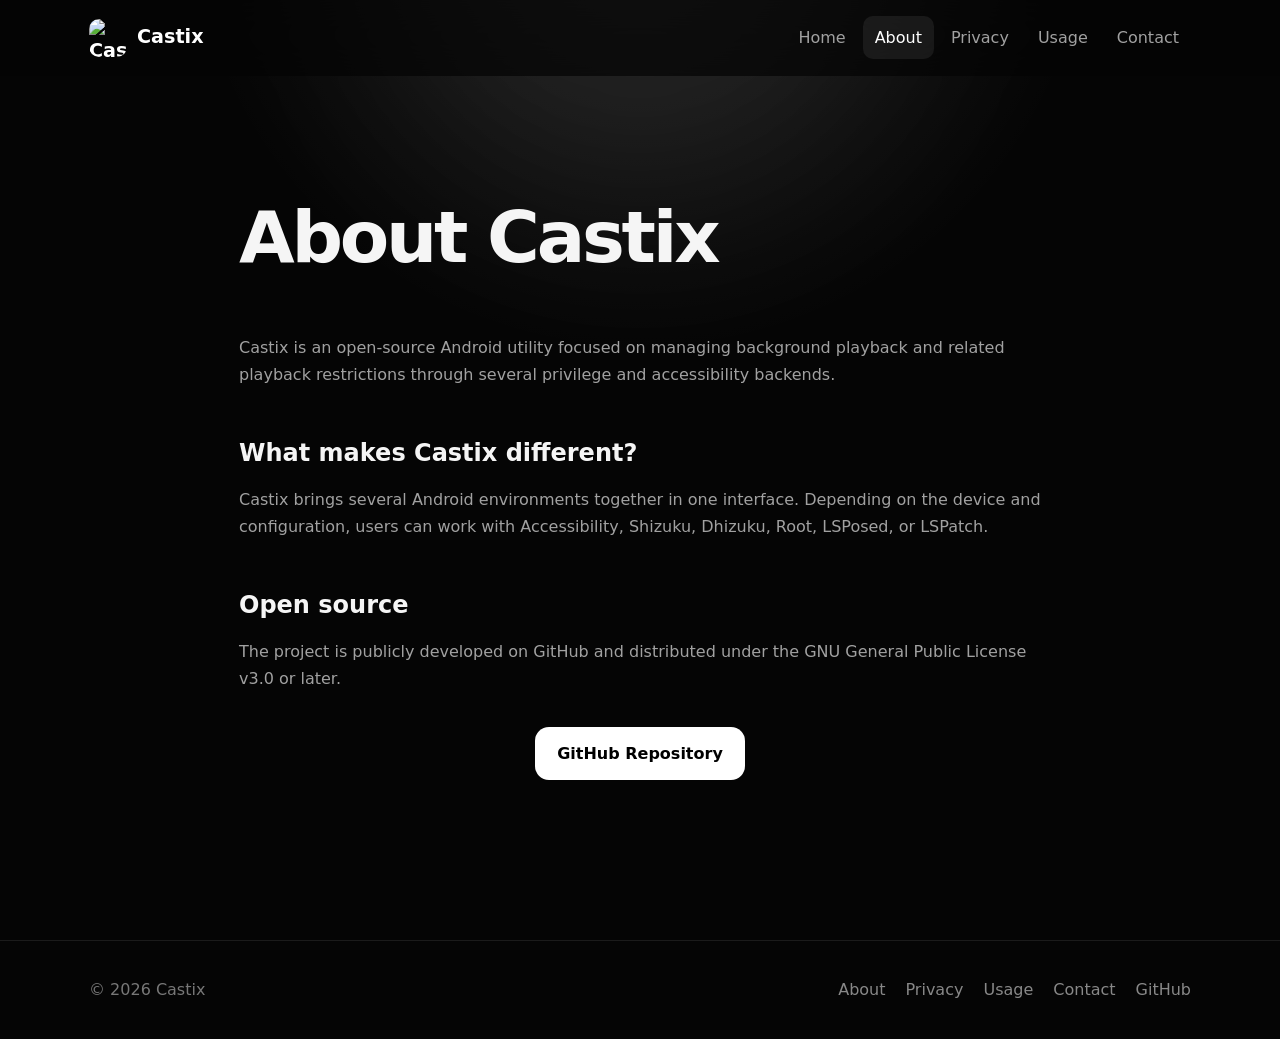
==== about.html @ fc7d92a8 "Add files via upload" ====
<!doctype html><html lang="en"><head><meta charset="utf-8"><meta name="viewport" content="width=device-width,initial-scale=1"><meta name="description" content="Castix — Background playback utility for Android."><title>About — Castix</title><link rel="icon" href="https://raw.githubusercontent.com/elhizazi1/Castix/refs/heads/main/fastlane/metadata/android/en-US/images/icon.png"><link rel="stylesheet" href="style.css"></head><body><header class="navbar"><div class="nav-container"><a class="logo" href="index.html"><img src="https://raw.githubusercontent.com/elhizazi1/Castix/refs/heads/main/fastlane/metadata/android/en-US/images/icon.png" alt="Castix">Castix</a><nav><ul class="nav-links"><li><a class="" href="index.html">Home</a></li><li><a class="active" href="about.html">About</a></li><li><a class="" href="privacy.html">Privacy</a></li><li><a class="" href="usage.html">Usage</a></li><li><a class="" href="contact.html">Contact</a></li></ul></nav></div></header><main><section class="page"><h1 class="reveal">About Castix</h1><p class="reveal">Castix is an open-source Android utility focused on managing background playback and related playback restrictions through several privilege and accessibility backends.</p><h2 class="reveal">What makes Castix different?</h2><p class="reveal">Castix brings several Android environments together in one interface. Depending on the device and configuration, users can work with Accessibility, Shizuku, Dhizuku, Root, LSPosed, or LSPatch.</p><h2 class="reveal">Open source</h2><p class="reveal">The project is publicly developed on GitHub and distributed under the GNU General Public License v3.0 or later.</p><div class="buttons reveal"><a class="btn btn-primary" href="https://github.com/elhizazi1/Castix">GitHub Repository</a></div></section></main><footer><div class="footer-container"><p>© 2026 Castix</p><div class="footer-links"><a href="about.html">About</a><a href="privacy.html">Privacy</a><a href="usage.html">Usage</a><a href="contact.html">Contact</a><a href="https://github.com/elhizazi1/Castix">GitHub</a></div></div></footer><script src="script.js"></script></body></html>
---- style.css ----
*{box-sizing:border-box;margin:0;padding:0}html{scroll-behavior:smooth}body{min-height:100vh;background:radial-gradient(circle at 50% -10%,rgba(255,255,255,.1),transparent 35%),#050505;color:#f5f5f5;font-family:Inter,system-ui,-apple-system,BlinkMacSystemFont,"Segoe UI",sans-serif;line-height:1.7;overflow-x:hidden}body:before{content:"";position:fixed;width:520px;height:520px;left:50%;top:-330px;transform:translateX(-50%);border-radius:50%;background:rgba(255,255,255,.07);filter:blur(120px);pointer-events:none;z-index:-1}a{color:inherit}.navbar{position:sticky;top:0;z-index:1000;background:rgba(5,5,5,.72);backdrop-filter:blur(18px);-webkit-backdrop-filter:blur(18px);border-bottom:1px solid transparent;transition:.3s}.navbar.scrolled{background:rgba(5,5,5,.92);border-color:rgba(255,255,255,.09)}.nav-container{max-width:1150px;margin:auto;padding:16px 24px;display:flex;align-items:center;justify-content:space-between;gap:20px}.logo{display:flex;align-items:center;gap:10px;color:#fff;text-decoration:none;font-weight:800;font-size:1.2rem}.logo img{width:38px;height:38px;border-radius:10px;object-fit:cover}.nav-links{display:flex;gap:5px;list-style:none}.nav-links a{display:block;color:#a1a1a1;text-decoration:none;padding:8px 12px;border-radius:10px;transition:.25s}.nav-links a:hover,.nav-links a.active{color:#fff;background:rgba(255,255,255,.07)}.hero{max-width:1150px;min-height:82vh;margin:auto;padding:100px 24px;display:flex;flex-direction:column;align-items:center;justify-content:center;text-align:center}.hero-icon{width:100px;height:100px;border-radius:25px;object-fit:cover;margin-bottom:30px;box-shadow:0 20px 60px rgba(0,0,0,.55),0 0 60px rgba(255,255,255,.07);animation:float 5s ease-in-out infinite}.hero h1{font-size:clamp(3.5rem,9vw,7rem);line-height:.95;letter-spacing:-.06em;margin-bottom:25px;background:linear-gradient(180deg,#fff,#888);-webkit-background-clip:text;background-clip:text;color:transparent}.hero p{max-width:700px;color:#a1a1a1;font-size:1.15rem}.buttons{display:flex;flex-wrap:wrap;justify-content:center;gap:14px;margin-top:35px}.btn{display:inline-flex;align-items:center;justify-content:center;padding:13px 22px;border-radius:14px;text-decoration:none;font-weight:750;transition:.25s}.btn:hover{transform:translateY(-4px)}.btn-primary{color:#000;background:#fff}.btn-primary:hover{box-shadow:0 15px 40px rgba(255,255,255,.13)}.btn-secondary{color:#fff;background:rgba(255,255,255,.045);border:1px solid rgba(255,255,255,.09)}.btn-secondary:hover{background:rgba(255,255,255,.075)}.section{max-width:1150px;margin:auto;padding:100px 24px}.section-header{margin-bottom:45px}.section-header h2,.page h1{letter-spacing:-.045em}.section-header h2{font-size:clamp(2rem,5vw,3rem)}.section-header p{color:#a1a1a1;margin-top:10px}.grid{display:grid;grid-template-columns:repeat(3,1fr);gap:18px}.card{padding:28px;border-radius:22px;background:rgba(255,255,255,.045);border:1px solid rgba(255,255,255,.09);transition:.35s}.card:hover{transform:translateY(-8px);background:rgba(255,255,255,.075);border-color:rgba(255,255,255,.17)}.card-icon{font-size:1.8rem;margin-bottom:18px}.card h3{margin-bottom:8px}.card p{color:#a1a1a1}.screenshots{display:flex;gap:25px;overflow-x:auto;padding:20px 5px 35px;scrollbar-width:none}.screenshots::-webkit-scrollbar{display:none}.screenshot{width:240px;flex-shrink:0;border-radius:24px;border:1px solid rgba(255,255,255,.09);box-shadow:0 20px 50px rgba(0,0,0,.4);transition:.4s}.screenshot:hover{transform:translateY(-12px) scale(1.025)}.page{max-width:850px;min-height:70vh;margin:auto;padding:100px 24px}.page h1{font-size:clamp(2.5rem,7vw,4.5rem);margin-bottom:35px}.page h2{margin-top:45px;margin-bottom:12px}.page p,.page li{color:#a1a1a1}.page ul{padding-left:22px}.info-grid{display:grid;grid-template-columns:repeat(2,1fr);gap:16px;margin-top:30px}.info-card,.contact-box{padding:24px;border-radius:20px;background:rgba(255,255,255,.045);border:1px solid rgba(255,255,255,.09)}.info-card span{color:#a1a1a1}.contact-box{margin-top:20px}.contact-box a{color:#fff;text-decoration:none}.contact-box a:hover{text-decoration:underline}footer{border-top:1px solid rgba(255,255,255,.09);margin-top:60px}.footer-container{max-width:1150px;margin:auto;padding:35px 24px;display:flex;justify-content:space-between;gap:20px;flex-wrap:wrap}footer p{color:#777}.footer-links{display:flex;gap:20px;flex-wrap:wrap}.footer-links a{color:#888;text-decoration:none}.footer-links a:hover{color:#fff}.reveal{opacity:0;transform:translateY(30px);transition:opacity .8s ease,transform .8s cubic-bezier(.2,.8,.2,1)}.reveal.visible{opacity:1;transform:translateY(0)}@keyframes float{0%,100%{transform:translateY(0)}50%{transform:translateY(-12px)}}@media(max-width:800px){.nav-links{display:none}.hero{min-height:75vh;padding-top:70px}.grid,.info-grid{grid-template-columns:1fr}.section,.page{padding:70px 20px}.hero-icon{width:82px;height:82px}}@media(prefers-reduced-motion:reduce){html{scroll-behavior:auto}*,*::before,*::after{animation-duration:.01ms!important;animation-iteration-count:1!important;transition-duration:.01ms!important}}
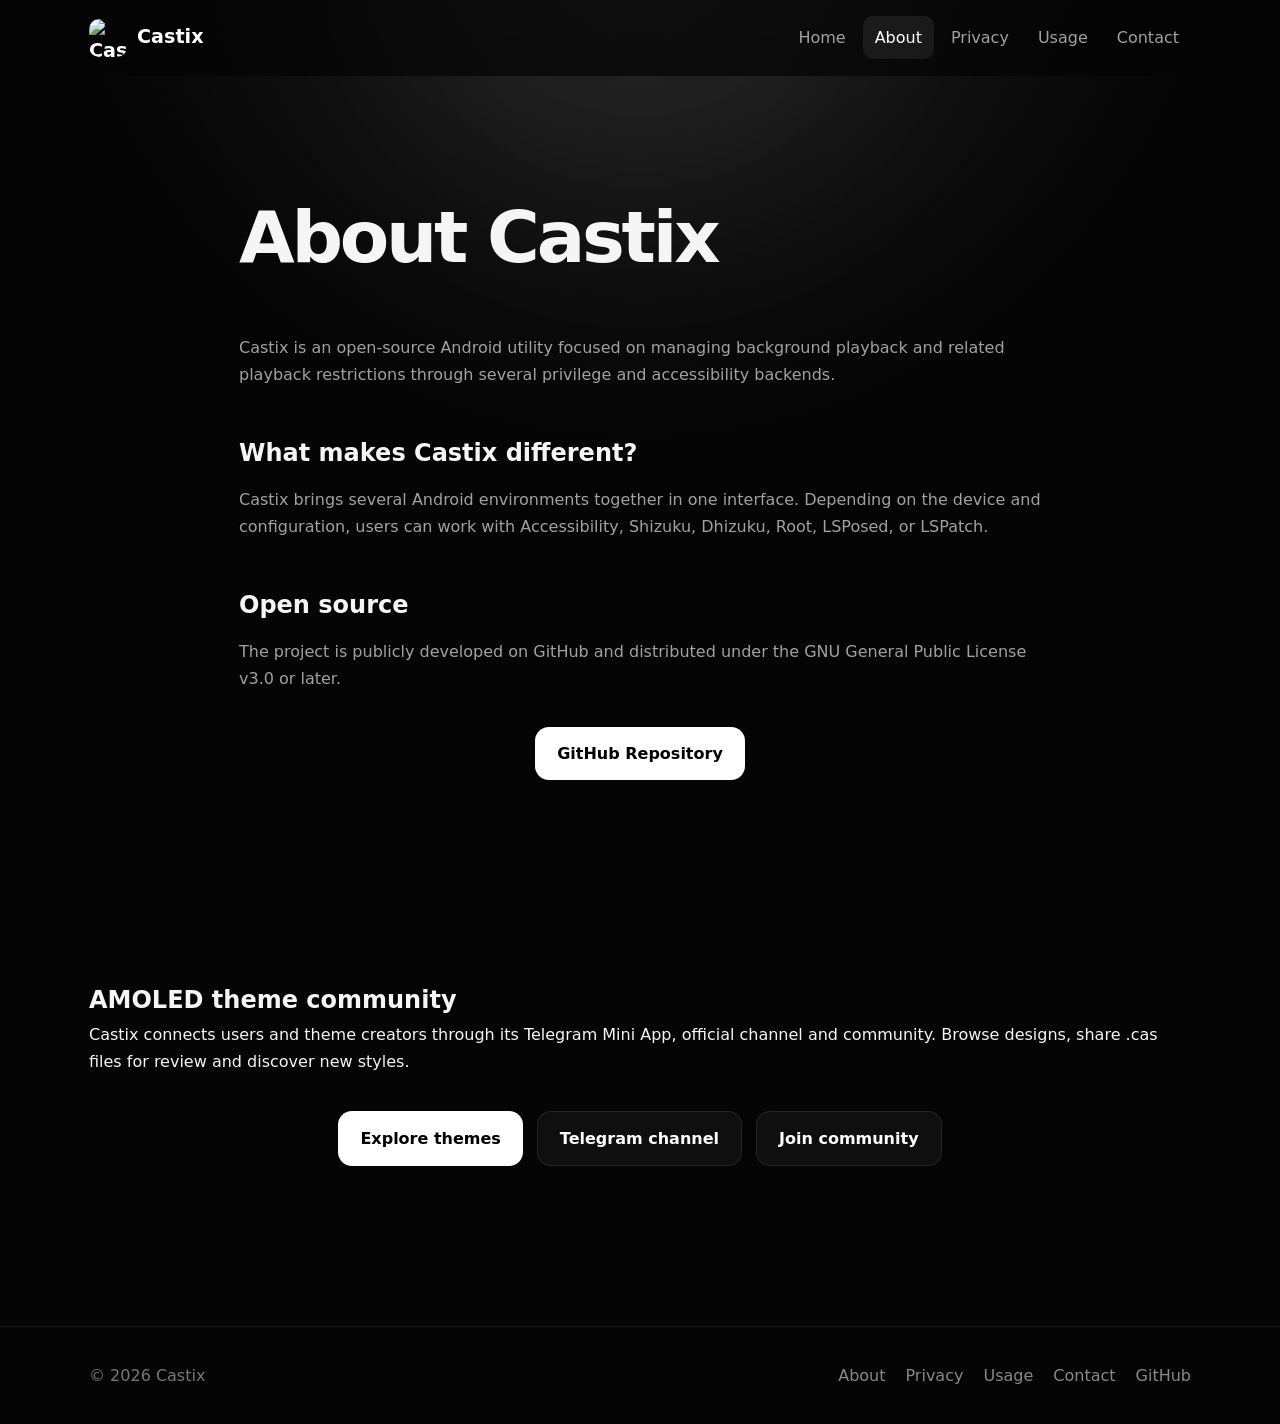
==== commit d8fc8b84: "updat md" ====
--- a/about.html
+++ b/about.html
@@ -1 +1 @@
-<!doctype html><html lang="en"><head><meta charset="utf-8"><meta name="viewport" content="width=device-width,initial-scale=1"><meta name="description" content="Castix — Background playback utility for Android."><title>About — Castix</title><link rel="icon" href="https://raw.githubusercontent.com/elhizazi1/Castix/refs/heads/main/fastlane/metadata/android/en-US/images/icon.png"><link rel="stylesheet" href="style.css"></head><body><header class="navbar"><div class="nav-container"><a class="logo" href="index.html"><img src="https://raw.githubusercontent.com/elhizazi1/Castix/refs/heads/main/fastlane/metadata/android/en-US/images/icon.png" alt="Castix">Castix</a><nav><ul class="nav-links"><li><a class="" href="index.html">Home</a></li><li><a class="active" href="about.html">About</a></li><li><a class="" href="privacy.html">Privacy</a></li><li><a class="" href="usage.html">Usage</a></li><li><a class="" href="contact.html">Contact</a></li></ul></nav></div></header><main><section class="page"><h1 class="reveal">About Castix</h1><p class="reveal">Castix is an open-source Android utility focused on managing background playback and related playback restrictions through several privilege and accessibility backends.</p><h2 class="reveal">What makes Castix different?</h2><p class="reveal">Castix brings several Android environments together in one interface. Depending on the device and configuration, users can work with Accessibility, Shizuku, Dhizuku, Root, LSPosed, or LSPatch.</p><h2 class="reveal">Open source</h2><p class="reveal">The project is publicly developed on GitHub and distributed under the GNU General Public License v3.0 or later.</p><div class="buttons reveal"><a class="btn btn-primary" href="https://github.com/elhizazi1/Castix">GitHub Repository</a></div></section></main><footer><div class="footer-container"><p>© 2026 Castix</p><div class="footer-links"><a href="about.html">About</a><a href="privacy.html">Privacy</a><a href="usage.html">Usage</a><a href="contact.html">Contact</a><a href="https://github.com/elhizazi1/Castix">GitHub</a></div></div></footer><script src="script.js"></script></body></html>+<!doctype html><html lang="en"><head><meta charset="utf-8"><meta name="viewport" content="width=device-width,initial-scale=1"><meta name="description" content="Castix — Background playback utility for Android."><title>About — Castix</title><link rel="icon" href="https://raw.githubusercontent.com/elhizazi1/Castix/refs/heads/main/fastlane/metadata/android/en-US/images/icon.png"><link rel="stylesheet" href="style.css"></head><body><header class="navbar"><div class="nav-container"><a class="logo" href="index.html"><img src="https://raw.githubusercontent.com/elhizazi1/Castix/refs/heads/main/fastlane/metadata/android/en-US/images/icon.png" alt="Castix">Castix</a><nav><ul class="nav-links"><li><a class="" href="index.html">Home</a></li><li><a class="active" href="about.html">About</a></li><li><a class="" href="privacy.html">Privacy</a></li><li><a class="" href="usage.html">Usage</a></li><li><a class="" href="contact.html">Contact</a></li></ul></nav></div></header><main><section class="page"><h1 class="reveal">About Castix</h1><p class="reveal">Castix is an open-source Android utility focused on managing background playback and related playback restrictions through several privilege and accessibility backends.</p><h2 class="reveal">What makes Castix different?</h2><p class="reveal">Castix brings several Android environments together in one interface. Depending on the device and configuration, users can work with Accessibility, Shizuku, Dhizuku, Root, LSPosed, or LSPatch.</p><h2 class="reveal">Open source</h2><p class="reveal">The project is publicly developed on GitHub and distributed under the GNU General Public License v3.0 or later.</p><div class="buttons reveal"><a class="btn btn-primary" href="https://github.com/elhizazi1/Castix">GitHub Repository</a></div></section><section class="section"><h2>AMOLED theme community</h2><p>Castix connects users and theme creators through its Telegram Mini App, official channel and community. Browse designs, share .cas files for review and discover new styles.</p><div class="buttons"><a class="btn btn-primary" href="https://t.me/Castix_bot/castix">Explore themes</a><a class="btn btn-secondary" href="https://t.me/Castix_cas">Telegram channel</a><a class="btn btn-secondary" href="https://t.me/+tLUwyvvpOwxmZGY0">Join community</a></div></section></main><footer><div class="footer-container"><p>© 2026 Castix</p><div class="footer-links"><a href="about.html">About</a><a href="privacy.html">Privacy</a><a href="usage.html">Usage</a><a href="contact.html">Contact</a><a href="https://github.com/elhizazi1/Castix">GitHub</a></div></div></footer><script src="script.js"></script></body></html>
